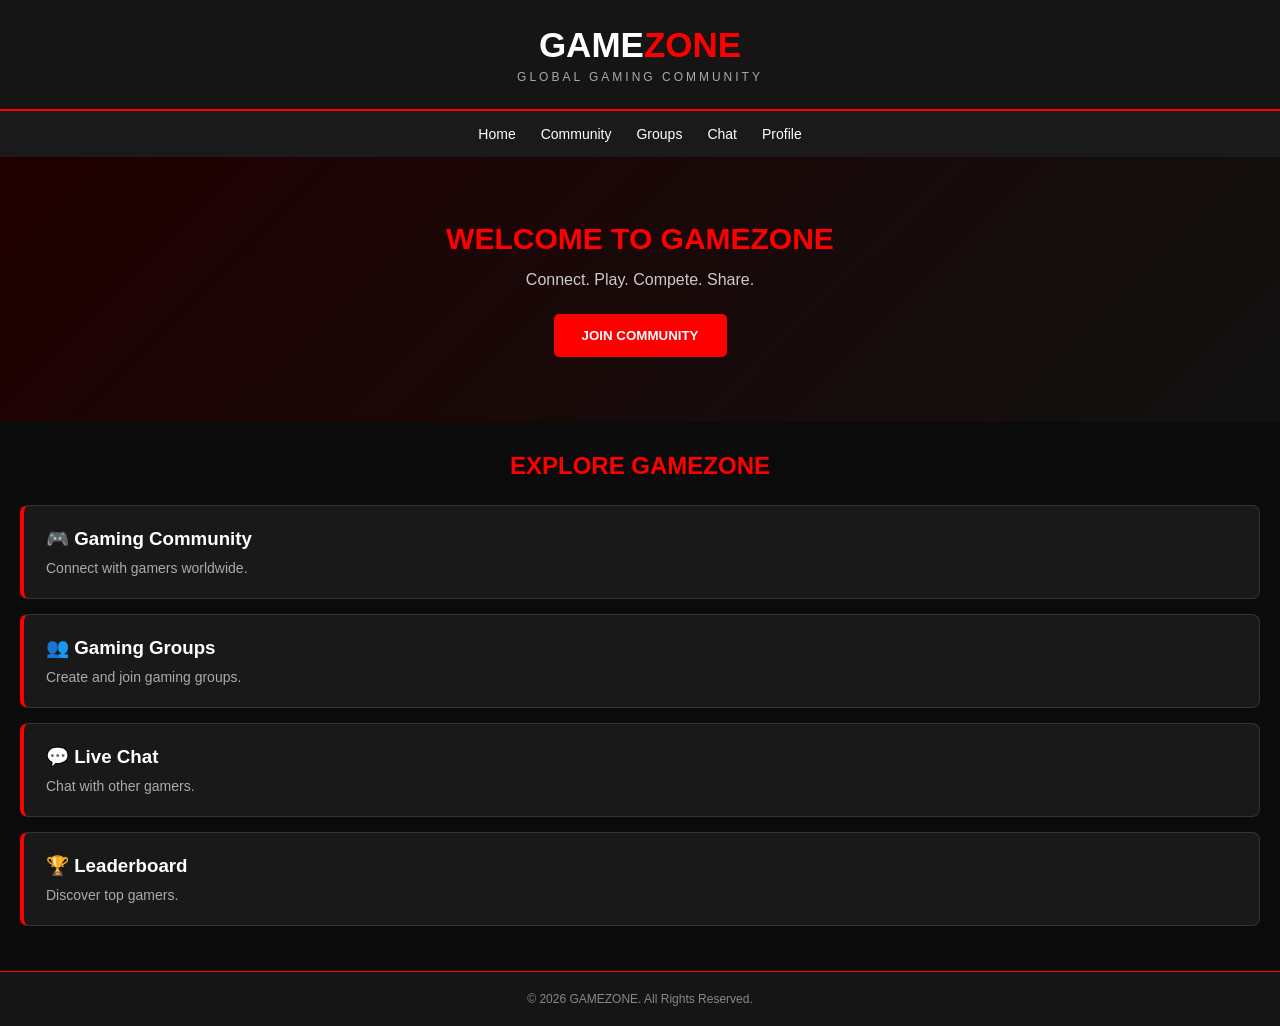
==== index.html @ d61d9a9c "Add files via upload" ====
<!DOCTYPE html>
<html lang="en">
<head>
    <meta charset="UTF-8">
    <meta name="viewport" content="width=device-width, initial-scale=1.0">
    <title>GAMEZONE - Global Gaming Community</title>
    <link rel="stylesheet" href="style.css">
</head>
<body>

    <header>
        <h1>GAME<span>ZONE</span></h1>
        <p>GLOBAL GAMING COMMUNITY</p>
    </header>

    <nav>
        <a href="#">Home</a>
        <a href="#">Community</a>
        <a href="#">Groups</a>
        <a href="#">Chat</a>
        <a href="#">Profile</a>
    </nav>

    <main>
        <section class="hero">
            <h2>WELCOME TO GAMEZONE</h2>
            <p>Connect. Play. Compete. Share.</p>
            <button onclick="joinCommunity()">
                JOIN COMMUNITY
            </button>
        </section>

        <section class="features">
            <h2>EXPLORE GAMEZONE</h2>

            <div class="feature-card">
                <h3>🎮 Gaming Community</h3>
                <p>Connect with gamers worldwide.</p>
            </div>

            <div class="feature-card">
                <h3>👥 Gaming Groups</h3>
                <p>Create and join gaming groups.</p>
            </div>

            <div class="feature-card">
                <h3>💬 Live Chat</h3>
                <p>Chat with other gamers.</p>
            </div>

            <div class="feature-card">
                <h3>🏆 Leaderboard</h3>
                <p>Discover top gamers.</p>
            </div>
        </section>
    </main>

    <footer>
        <p>© 2026 GAMEZONE. All Rights Reserved.</p>
    </footer>

    <script src="script.js"></script>
</body>
</html>
---- style.css ----
* {
    margin: 0;
    padding: 0;
    box-sizing: border-box;
}

body {
    background: #0b0b0b;
    color: white;
    font-family: Arial, sans-serif;
}

header {
    background: #151515;
    text-align: center;
    padding: 25px;
    border-bottom: 2px solid red;
}

header h1 {
    font-size: 35px;
    font-weight: bold;
}

header h1 span {
    color: red;
}

header p {
    color: #aaa;
    font-size: 12px;
    margin-top: 5px;
    letter-spacing: 3px;
}

nav {
    background: #1a1a1a;
    display: flex;
    justify-content: center;
    flex-wrap: wrap;
    gap: 25px;
    padding: 15px;
}

nav a {
    color: white;
    text-decoration: none;
    font-size: 14px;
}

nav a:hover {
    color: red;
}

.hero {
    text-align: center;
    padding: 65px 15px;
    background: linear-gradient(135deg, #200000, #111);
}

.hero h2 {
    font-size: 30px;
    color: red;
    margin-bottom: 15px;
}

.hero p {
    color: #ccc;
    margin-bottom: 25px;
}

button {
    background: red;
    color: white;
    border: none;
    padding: 14px 28px;
    border-radius: 5px;
    font-weight: bold;
    cursor: pointer;
}

.features {
    padding: 30px 20px;
    text-align: center;
}

.features h2 {
    color: red;
    margin-bottom: 25px;
}

.feature-card {
    background: #191919;
    border: 1px solid #333;
    border-left: 4px solid red;
    padding: 22px;
    margin-bottom: 15px;
    border-radius: 8px;
    text-align: left;
}

.feature-card h3 {
    margin-bottom: 10px;
}

.feature-card p {
    color: #aaa;
    font-size: 14px;
}

footer {
    background: #151515;
    text-align: center;
    padding: 20px;
    color: #888;
    font-size: 12px;
    border-top: 1px solid red;
}
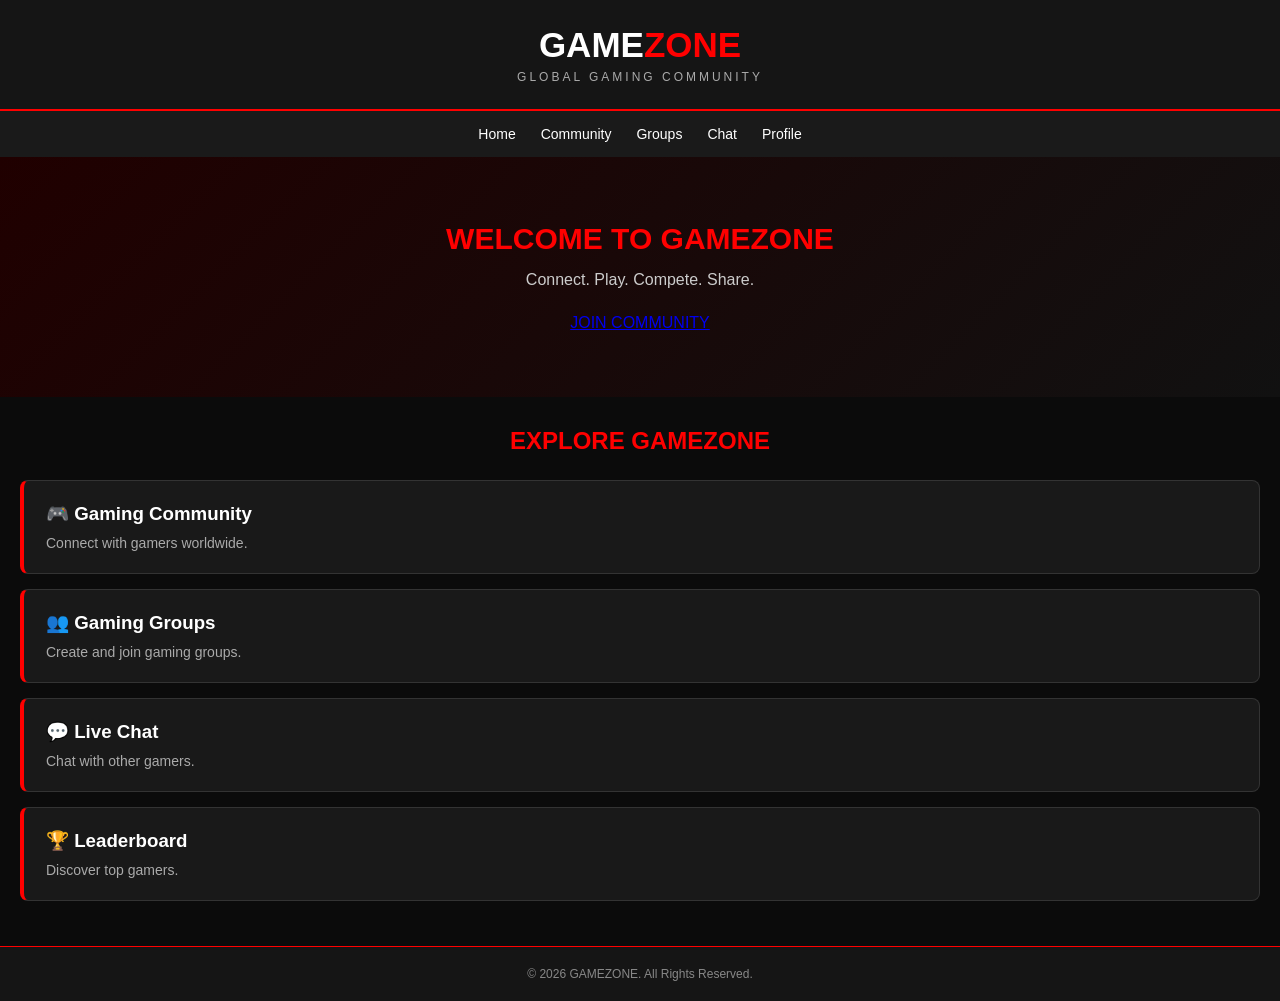
==== commit 0d3b5635: "Add files via upload" ====
--- a/index.html
+++ b/index.html
@@ -26,9 +26,10 @@
         <section class="hero">
             <h2>WELCOME TO GAMEZONE</h2>
             <p>Connect. Play. Compete. Share.</p>
-            <button onclick="joinCommunity()">
-                JOIN COMMUNITY
-            </button>
+            <a href="register.html" class="join-btn">
+              JOIN COMMUNITY</a>
+        
+            </>
         </section>
 
         <section class="features">
